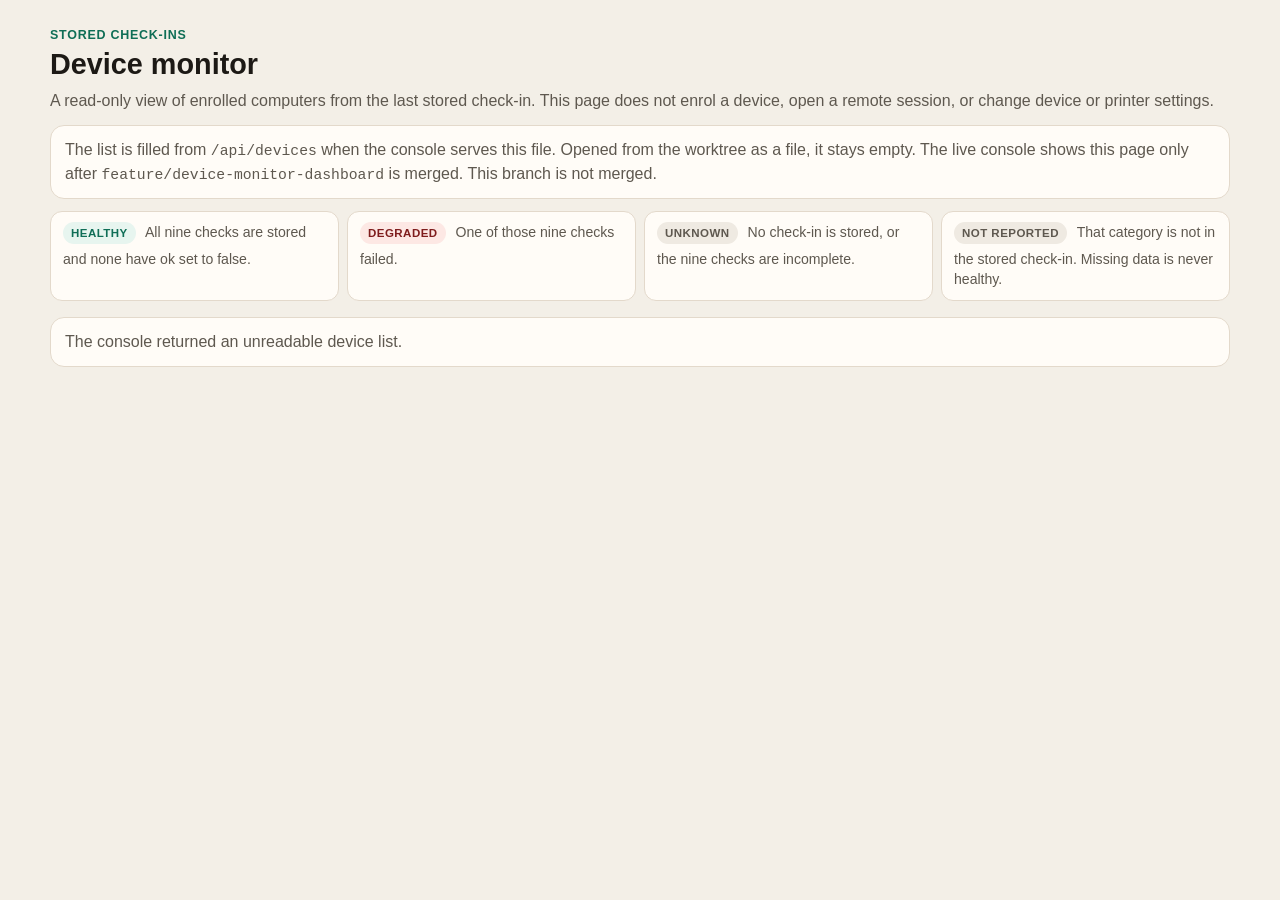
==== web/static/device-monitor.html @ f2ce181b "Add a read-only monitor for stored device check-ins. Operators can see the nine checks and which hea" ====
<!DOCTYPE html>
<html lang="en">
<head>
  <meta charset="utf-8">
  <meta name="viewport" content="width=device-width, initial-scale=1">
  <title>Device monitor</title>
  <link rel="stylesheet" href="device-monitor.css">
</head>
<body>
  <header class="page-head">
    <p class="eyebrow">Stored check-ins</p>
    <h1>Device monitor</h1>
    <p class="lede">A read-only view of enrolled computers from the last stored check-in. This page does not enrol a device, open a remote session, or change device or printer settings.</p>
    <p class="note">The list is filled from <code>/api/devices</code> when the console serves this file. Opened from the worktree as a file, it stays empty. The live console shows this page only after <code>feature/device-monitor-dashboard</code> is merged. This branch is not merged.</p>
    <ul class="legend">
      <li><span class="badge badge-healthy">Healthy</span> All nine checks are stored and none have ok set to false.</li>
      <li><span class="badge badge-degraded">Degraded</span> One of those nine checks failed.</li>
      <li><span class="badge badge-unknown">Unknown</span> No check-in is stored, or the nine checks are incomplete.</li>
      <li><span class="badge badge-not_reported">Not reported</span> That category is not in the stored check-in. Missing data is never healthy.</li>
    </ul>
  </header>
  <noscript>
    <p class="note">This page needs its script to read stored devices. It still will not invent any.</p>
  </noscript>
  <main>
    <p id="monitor-status" class="status-line" role="status">Waiting to read stored devices.</p>
    <div id="monitor-body" hidden>
      <div id="fleet-counts" class="counts"></div>
      <div class="layout">
        <section aria-labelledby="list-title">
          <div class="section-head">
            <h2 id="list-title">Devices</h2>
            <button type="button" id="refresh-devices">Refresh</button>
          </div>
          <div id="device-list" class="device-list"></div>
        </section>
        <section aria-labelledby="detail-title">
          <h2 id="detail-title">Device detail</h2>
          <div id="device-detail"></div>
        </section>
      </div>
    </div>
  </main>
  <script src="device-monitor.js"></script>
</body>
</html>
---- web/static/device-monitor.css ----
:root {
  color-scheme: light;
  --ink: #1c1915;
  --muted: #5e584f;
  --paper: #f3efe7;
  --card: #fffcf7;
  --line: #e3d9cb;
  --accent: #0f6e56;
  --accent-ink: #ffffff;
  --danger-bg: #fde8e4;
  --danger-ink: #7f1d1d;
  --warn-bg: #fff4d6;
  --warn-ink: #7a4b00;
  --ok-bg: #e7f5ef;
  --ok: #0f6e56;
  --shadow: 0 12px 30px rgba(48, 36, 18, 0.06);
}

* { box-sizing: border-box; }

[hidden] { display: none !important; }

body {
  margin: 0;
  min-height: 100vh;
  font-family: "Segoe UI", "Helvetica Neue", sans-serif;
  color: var(--ink);
  background: var(--paper);
}

button { font: inherit; color: inherit; }
button { -webkit-tap-highlight-color: transparent; }

:focus-visible {
  outline: 2px solid var(--accent);
  outline-offset: 2px;
}

.page-head, main {
  width: min(1180px, calc(100% - 32px));
  margin: 0 auto;
}

.page-head { padding: 28px 0 8px; }

.eyebrow {
  margin: 0 0 6px;
  color: var(--accent);
  font-size: 0.78rem;
  font-weight: 700;
  letter-spacing: 0.06em;
  text-transform: uppercase;
}

h1 { margin: 0 0 8px; font-size: 1.8rem; }
h2 { margin: 0; font-size: 1.15rem; }
h3 { margin: 0; font-size: 1rem; }

.lede, .note, .status-line {
  margin: 0 0 12px;
  color: var(--muted);
  line-height: 1.5;
}

.note, .status-line {
  padding: 12px 14px;
  border: 1px solid var(--line);
  border-radius: 14px;
  background: var(--card);
}

code {
  font-family: Consolas, "Courier New", monospace;
  font-size: 0.92em;
}

.legend {
  display: grid;
  grid-template-columns: repeat(auto-fit, minmax(220px, 1fr));
  gap: 8px;
  margin: 0 0 8px;
  padding: 0;
  list-style: none;
}

.legend li {
  padding: 10px 12px;
  border: 1px solid var(--line);
  border-radius: 12px;
  background: var(--card);
  color: var(--muted);
  font-size: 0.88rem;
  line-height: 1.4;
}

.badge {
  display: inline-block;
  margin: 0 6px 6px 0;
  padding: 3px 8px;
  border-radius: 999px;
  font-size: 0.72rem;
  font-weight: 700;
  letter-spacing: 0.04em;
  text-transform: uppercase;
  background: #efeae2;
  color: var(--ink);
}

.badge-healthy { background: var(--ok-bg); color: var(--ok); }
.badge-degraded, .badge-failed { background: var(--danger-bg); color: var(--danger-ink); }
.badge-finding { background: var(--warn-bg); color: var(--warn-ink); }
.badge-reported { background: #e7eef5; color: #1e3a5f; }
.badge-unknown, .badge-not_reported { background: #efeae2; color: var(--muted); }

.counts {
  display: flex;
  flex-wrap: wrap;
  gap: 8px;
  margin-bottom: 14px;
}

.count {
  min-width: 92px;
  padding: 10px 12px;
  border: 1px solid var(--line);
  border-radius: 12px;
  background: var(--card);
}

.count span, .count strong { display: block; }
.count span { color: var(--muted); font-size: 0.78rem; }
.count strong { font-size: 1.25rem; }

.layout {
  display: grid;
  grid-template-columns: minmax(260px, 340px) minmax(0, 1fr);
  gap: 18px;
  align-items: start;
  padding-bottom: 40px;
}

.section-head {
  display: flex;
  justify-content: space-between;
  align-items: center;
  gap: 12px;
  margin-bottom: 10px;
}

button {
  border: 0;
  border-radius: 10px;
  padding: 8px 12px;
  background: var(--accent);
  color: var(--accent-ink);
  cursor: pointer;
}

button:disabled { opacity: 0.6; cursor: not-allowed; }

.device-list { display: grid; gap: 8px; }

.device-row {
  display: block;
  width: 100%;
  padding: 12px;
  border: 1px solid var(--line);
  border-radius: 14px;
  background: var(--card);
  box-shadow: var(--shadow);
  text-align: left;
  cursor: pointer;
}

.device-row.is-selected { border-color: var(--accent); }
.device-row strong, .device-row span { display: block; }
.device-name { margin-bottom: 4px; font-size: 1rem; }
.meta { color: var(--muted); font-size: 0.84rem; line-height: 1.4; overflow-wrap: anywhere; }
.failed-count { color: var(--ink); font-weight: 650; }
.failed-count.is-failed { color: var(--danger-ink); }

.detail-head, .check, .indicator {
  border: 1px solid var(--line);
  border-radius: 14px;
  background: var(--card);
  box-shadow: var(--shadow);
}

.detail-head { padding: 14px 16px; margin-bottom: 14px; }
.detail-head p { margin: 6px 0 0; }

.group-title { margin: 16px 0 8px; }

.cards {
  display: grid;
  grid-template-columns: repeat(auto-fill, minmax(230px, 1fr));
  gap: 10px;
}

.check, .indicator {
  padding: 12px;
  border-left: 4px solid var(--line);
}

.check h3, .indicator h3 { margin-bottom: 4px; }
.check p, .indicator p { margin: 6px 0 0; overflow-wrap: anywhere; }

.is-failed { border-left-color: #b42318; background: var(--danger-bg); }
.is-finding { border-left-color: #b54708; background: var(--warn-bg); }
.is-reported { border-left-color: #1e3a5f; }
.is-unknown { border-left-color: #8a8175; }
.is-not_reported { border-left-color: #cfc6b8; background: #f7f4ef; }
.is-healthy { border-left-color: var(--accent); }
.is-degraded { border-left-color: #b42318; }

@media (max-width: 860px) {
  .layout { grid-template-columns: 1fr; }
  .page-head, main { width: min(1180px, calc(100% - 20px)); }
}
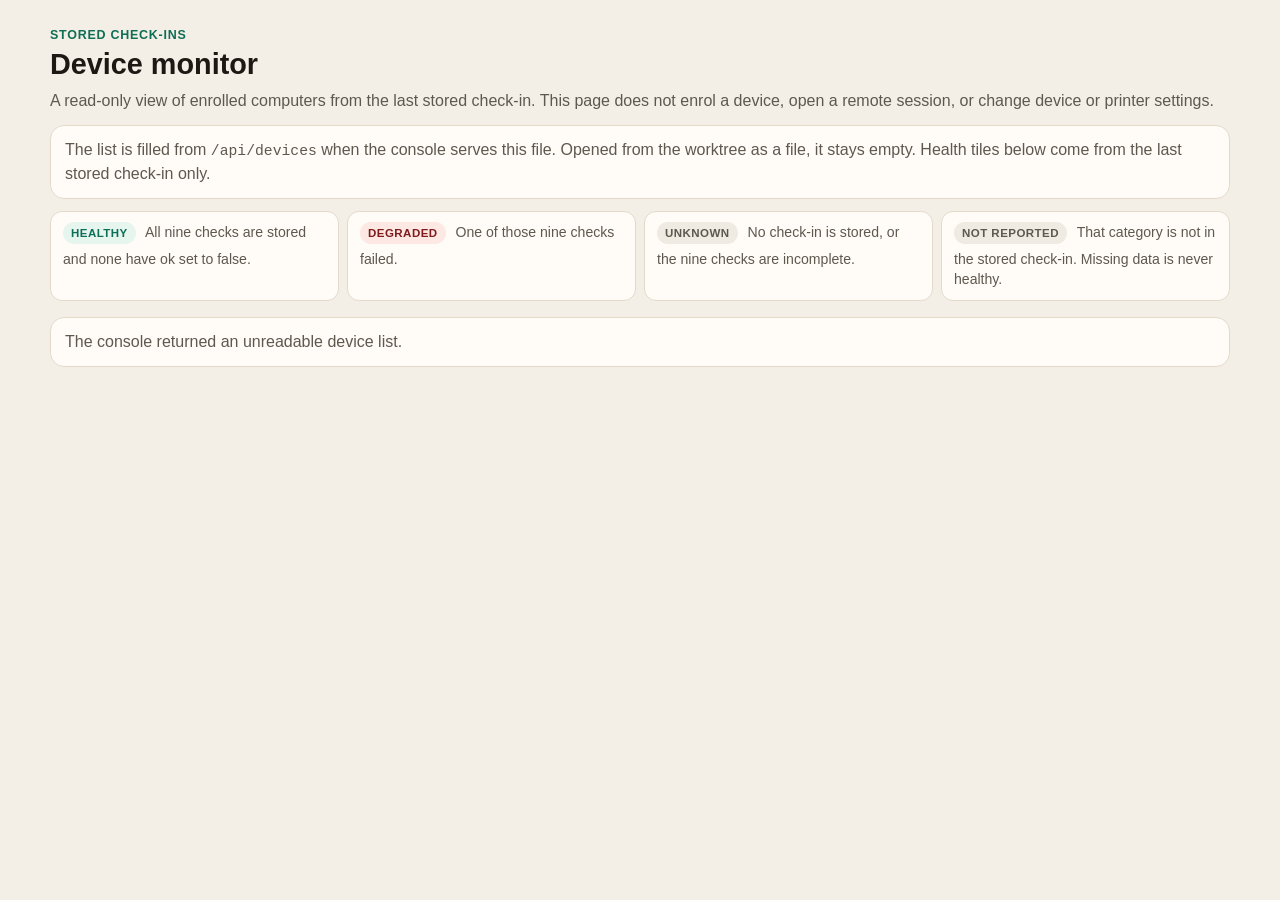
==== commit 97d6d97c: "Show the device monitor from the console sidebar. Co-authored-by: Cursor <cursoragent@cursor.com>" ====
--- a/web/static/device-monitor.html
+++ b/web/static/device-monitor.html
@@ -4,14 +4,15 @@
   <meta charset="utf-8">
   <meta name="viewport" content="width=device-width, initial-scale=1">
   <title>Device monitor</title>
-  <link rel="stylesheet" href="device-monitor.css">
+  <meta http-equiv="Cache-Control" content="no-store, no-cache, must-revalidate">
+  <link rel="stylesheet" href="device-monitor.css?v=console-nav1">
 </head>
 <body>
   <header class="page-head">
     <p class="eyebrow">Stored check-ins</p>
     <h1>Device monitor</h1>
     <p class="lede">A read-only view of enrolled computers from the last stored check-in. This page does not enrol a device, open a remote session, or change device or printer settings.</p>
-    <p class="note">The list is filled from <code>/api/devices</code> when the console serves this file. Opened from the worktree as a file, it stays empty. The live console shows this page only after <code>feature/device-monitor-dashboard</code> is merged. This branch is not merged.</p>
+    <p class="note">The list is filled from <code>/api/devices</code> when the console serves this file. Opened from the worktree as a file, it stays empty. Health tiles below come from the last stored check-in only.</p>
     <ul class="legend">
       <li><span class="badge badge-healthy">Healthy</span> All nine checks are stored and none have ok set to false.</li>
       <li><span class="badge badge-degraded">Degraded</span> One of those nine checks failed.</li>
@@ -41,6 +42,6 @@
       </div>
     </div>
   </main>
-  <script src="device-monitor.js"></script>
+  <script src="device-monitor.js?v=console-nav1"></script>
 </body>
 </html>
